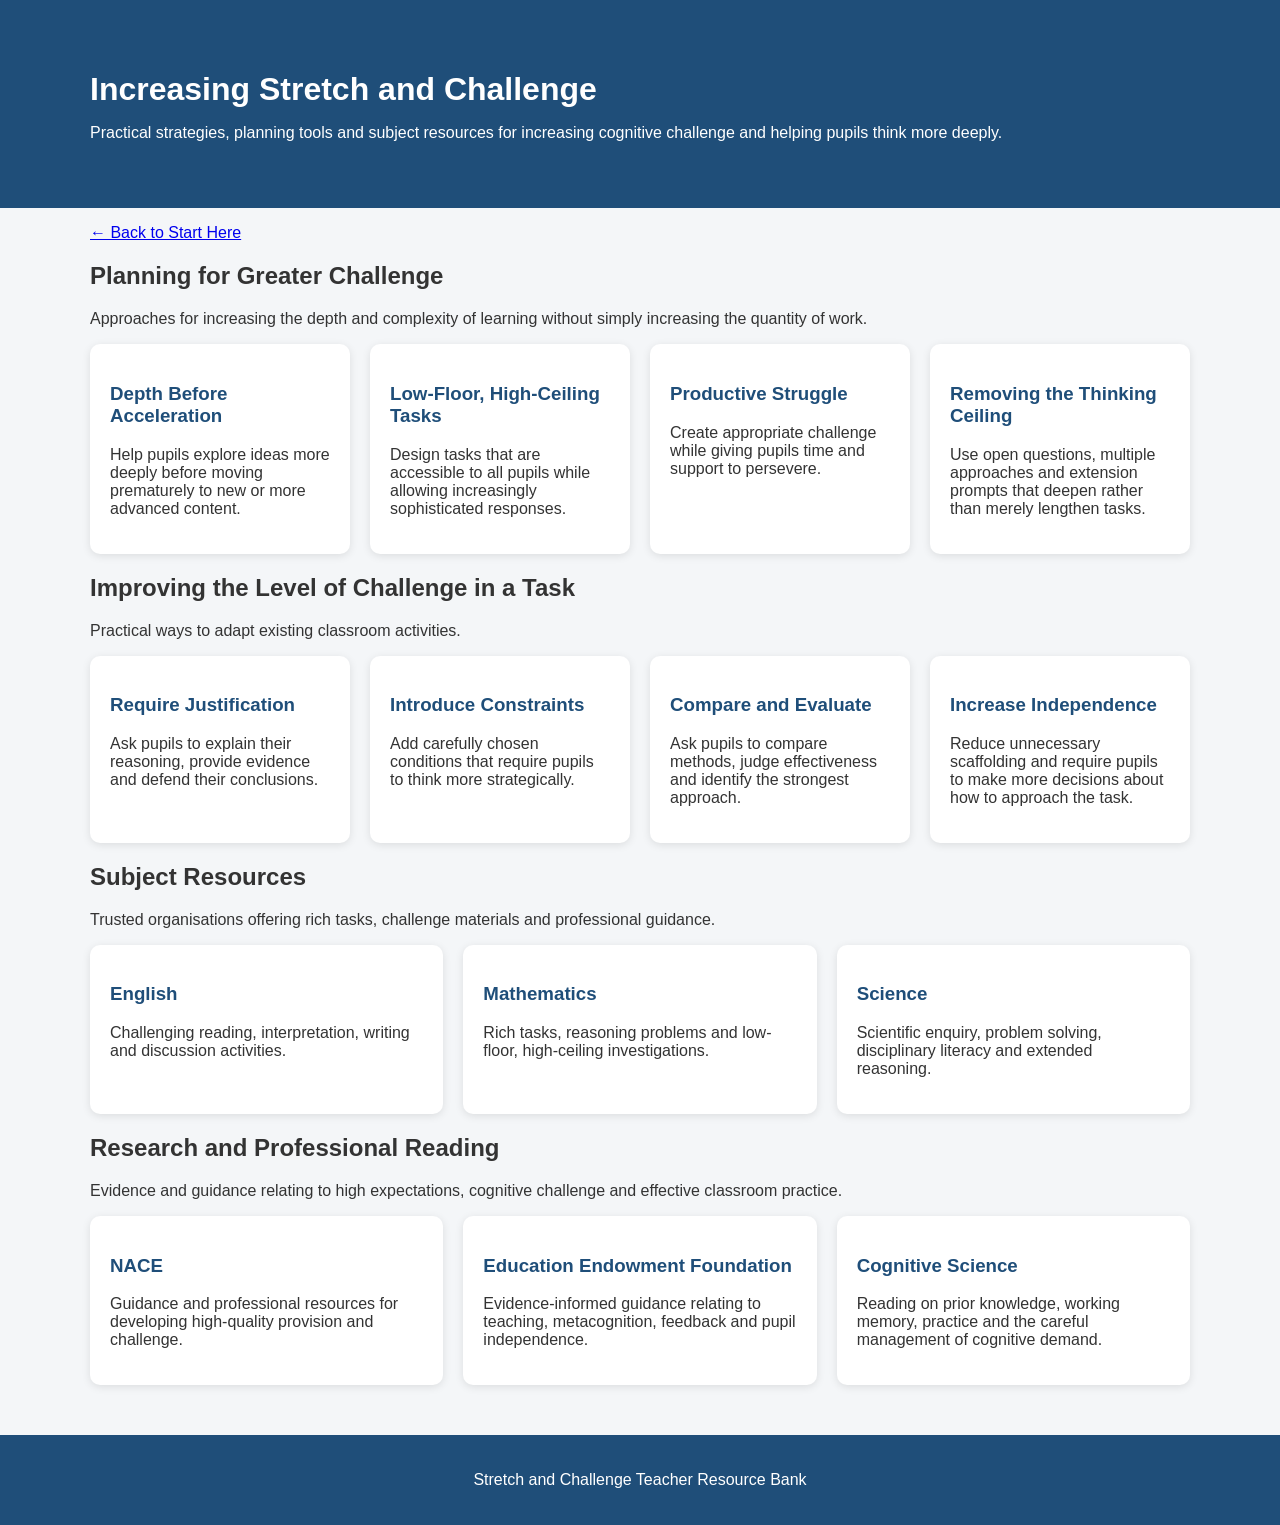
==== challenge.html @ 8be36c3d "Create stretch and challenge page" ====
<!DOCTYPE html>
<html lang="en">
<head>
    <meta charset="UTF-8">

    <meta
        name="viewport"
        content="width=device-width, initial-scale=1.0"
    >

    <title>Increasing Stretch and Challenge</title>

    <link rel="stylesheet" href="style.css">
</head>

<body>

    <header class="site-header">
        <div class="container">
            <h1>Increasing Stretch and Challenge</h1>

            <p>
                Practical strategies, planning tools and subject resources
                for increasing cognitive challenge and helping pupils think
                more deeply.
            </p>
        </div>
    </header>

    <main class="container">

        <p class="back-link">
            <a href="index.html">← Back to Start Here</a>
        </p>

        <section class="content-section">
            <h2>Planning for Greater Challenge</h2>

            <p>
                Approaches for increasing the depth and complexity of
                learning without simply increasing the quantity of work.
            </p>

            <div class="resource-grid">

                <article class="resource-card">
                    <h3>Depth Before Acceleration</h3>

                    <p>
                        Help pupils explore ideas more deeply before moving
                        prematurely to new or more advanced content.
                    </p>
                </article>

                <article class="resource-card">
                    <h3>Low-Floor, High-Ceiling Tasks</h3>

                    <p>
                        Design tasks that are accessible to all pupils while
                        allowing increasingly sophisticated responses.
                    </p>
                </article>

                <article class="resource-card">
                    <h3>Productive Struggle</h3>

                    <p>
                        Create appropriate challenge while giving pupils time
                        and support to persevere.
                    </p>
                </article>

                <article class="resource-card">
                    <h3>Removing the Thinking Ceiling</h3>

                    <p>
                        Use open questions, multiple approaches and extension
                        prompts that deepen rather than merely lengthen tasks.
                    </p>
                </article>

            </div>
        </section>

        <section class="content-section">
            <h2>Improving the Level of Challenge in a Task</h2>

            <p>
                Practical ways to adapt existing classroom activities.
            </p>

            <div class="resource-grid">

                <article class="resource-card">
                    <h3>Require Justification</h3>

                    <p>
                        Ask pupils to explain their reasoning, provide evidence
                        and defend their conclusions.
                    </p>
                </article>

                <article class="resource-card">
                    <h3>Introduce Constraints</h3>

                    <p>
                        Add carefully chosen conditions that require pupils to
                        think more strategically.
                    </p>
                </article>

                <article class="resource-card">
                    <h3>Compare and Evaluate</h3>

                    <p>
                        Ask pupils to compare methods, judge effectiveness and
                        identify the strongest approach.
                    </p>
                </article>

                <article class="resource-card">
                    <h3>Increase Independence</h3>

                    <p>
                        Reduce unnecessary scaffolding and require pupils to
                        make more decisions about how to approach the task.
                    </p>
                </article>

            </div>
        </section>

        <section class="content-section">
            <h2>Subject Resources</h2>

            <p>
                Trusted organisations offering rich tasks, challenge materials
                and professional guidance.
            </p>

            <div class="resource-grid">

                <article class="resource-card">
                    <h3>English</h3>

                    <p>
                        Challenging reading, interpretation, writing and
                        discussion activities.
                    </p>
                </article>

                <article class="resource-card">
                    <h3>Mathematics</h3>

                    <p>
                        Rich tasks, reasoning problems and low-floor,
                        high-ceiling investigations.
                    </p>
                </article>

                <article class="resource-card">
                    <h3>Science</h3>

                    <p>
                        Scientific enquiry, problem solving, disciplinary
                        literacy and extended reasoning.
                    </p>
                </article>

            </div>
        </section>

        <section class="content-section">
            <h2>Research and Professional Reading</h2>

            <p>
                Evidence and guidance relating to high expectations,
                cognitive challenge and effective classroom practice.
            </p>

            <div class="resource-grid">

                <article class="resource-card">
                    <h3>NACE</h3>

                    <p>
                        Guidance and professional resources for developing
                        high-quality provision and challenge.
                    </p>
                </article>

                <article class="resource-card">
                    <h3>Education Endowment Foundation</h3>

                    <p>
                        Evidence-informed guidance relating to teaching,
                        metacognition, feedback and pupil independence.
                    </p>
                </article>

                <article class="resource-card">
                    <h3>Cognitive Science</h3>

                    <p>
                        Reading on prior knowledge, working memory, practice
                        and the careful management of cognitive demand.
                    </p>
                </article>

            </div>
        </section>

    </main>

    <footer class="site-footer">
        <p>Stretch and Challenge Teacher Resource Bank</p>
    </footer>

</body>
</html>
---- style.css ----
/* Reset some default spacing */

body {
    margin: 0;
    font-family: Arial, Helvetica, sans-serif;
    background-color: #f4f6f8;
    color: #333333;
}

/* Main content width */

.container {
    width: 90%;
    max-width: 1100px;
    margin: auto;
}

/* Header */

.site-header {
    background-color: #1f4e79;
    color: white;
    padding: 50px 0;
}

.site-header h1 {
    margin-bottom: 10px;
}

/* Introduction */

.introduction {
    margin: 40px 0;
}

/* Cards */

.resource-grid {
    display: grid;
    grid-template-columns: repeat(auto-fit, minmax(250px, 1fr));
    gap: 20px;
}

.resource-card {
    background: white;
    border-radius: 10px;
    padding: 20px;
    text-decoration: none;
    color: #333333;
    box-shadow: 0 2px 8px rgba(0,0,0,0.1);
    transition: 0.3s;
}

.resource-card:hover {
    transform: translateY(-5px);
    box-shadow: 0 8px 16px rgba(0,0,0,0.2);
}

.resource-card h3 {
    color: #1f4e79;
}

/* Footer */

.site-footer {
    margin-top: 50px;
    background-color: #1f4e79;
    color: white;
    text-align: center;
    padding: 20px;
}.featured-resource {
    grid-column: 1 / -1;
}

.resource-label {
    display: inline-block;
    margin-top: 0;
    padding: 5px 10px;
    border-radius: 20px;
    background-color: #e7f0f8;
    color: #1f4e79;
    font-size: 0.85rem;
    font-weight: bold;
}

.resource-card h4 {
    margin-bottom: 5px;
    color: #1f4e79;
}

.taxonomy-levels {
    padding-left: 22px;
}

.taxonomy-levels li {
    margin-bottom: 8px;
}

.resource-links {
    display: flex;
    flex-wrap: wrap;
    gap: 12px;
    margin-top: 20px;
}

.resource-links a {
    display: inline-block;
    padding: 10px 14px;
    border-radius: 6px;
    background-color: #1f4e79;
    color: white;
    font-weight: bold;
    text-decoration: none;
}

.resource-links a:hover,
.resource-links a:focus {
    background-color: #163a5c;
    text-decoration: underline;
}.featured-resource {
    grid-column: 1 / -1;
}

.resource-label {
    display: inline-block;
    margin-top: 0;
    padding: 5px 10px;
    border-radius: 20px;
    background-color: #e7f0f8;
    color: #1f4e79;
    font-size: 0.85rem;
    font-weight: bold;
}

.resource-card h4 {
    margin-bottom: 5px;
    color: #1f4e79;
}

.taxonomy-levels {
    padding-left: 22px;
}

.taxonomy-levels li {
    margin-bottom: 8px;
}

.resource-links {
    display: flex;
    flex-wrap: wrap;
    gap: 12px;
    margin-top: 20px;
}

.resource-links a {
    display: inline-block;
    padding: 10px 14px;
    border-radius: 6px;
    background-color: #1f4e79;
    color: white;
    font-weight: bold;
    text-decoration: none;
}

.resource-links a:hover {
    background-color: #163a5c;
}.question-stems {
    padding: 15px 20px;
    background-color: #f4f6f8;
    border-left: 4px solid #1f4e79;
    border-radius: 6px;
}

.question-stems p {
    margin: 8px 0;
}.resource-title {
    display: flex;
    align-items: center;
    gap: 12px;
}

.resource-title h3 {
    margin: 0;
}

.resource-icon {
    width: 42px;
    height: 42px;
    padding: 8px;
    color: #1f4e79;
    background-color: #e7f0f8;
    border-radius: 10px;
    flex-shrink: 0;
}
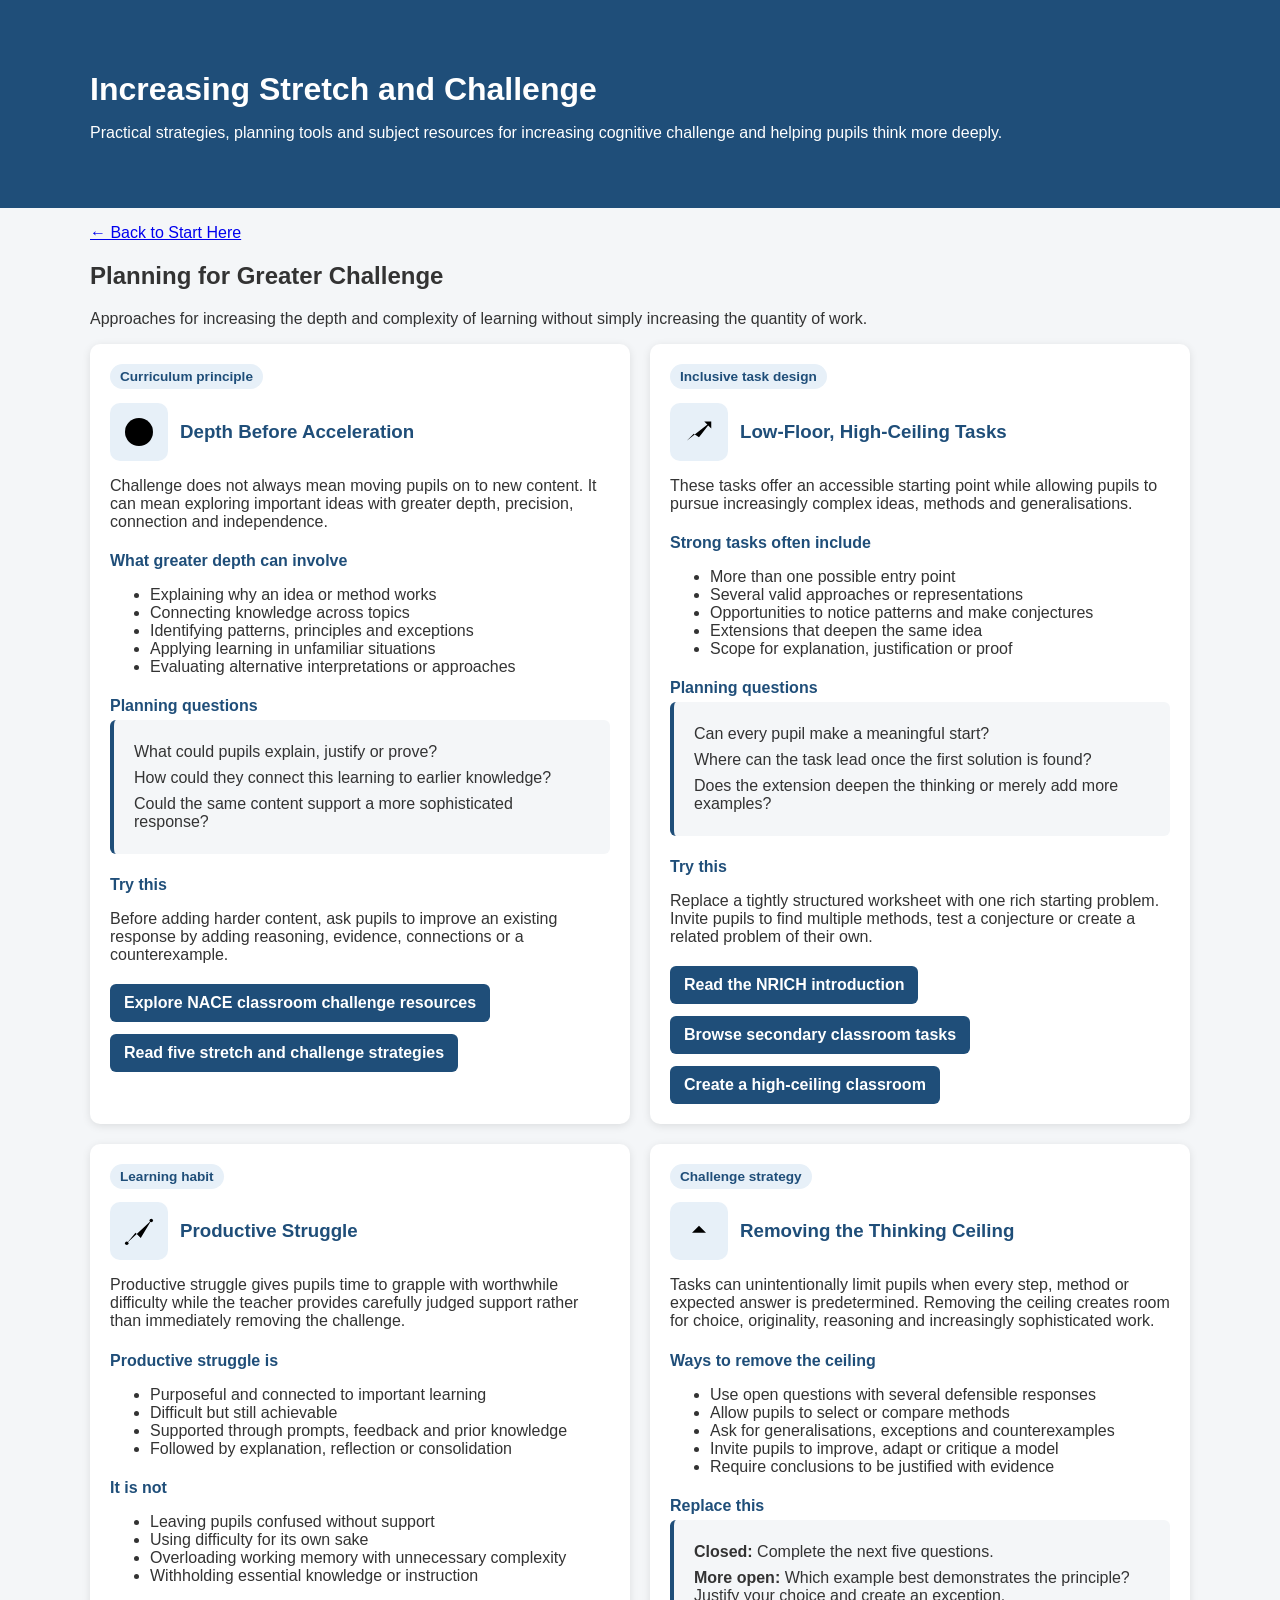
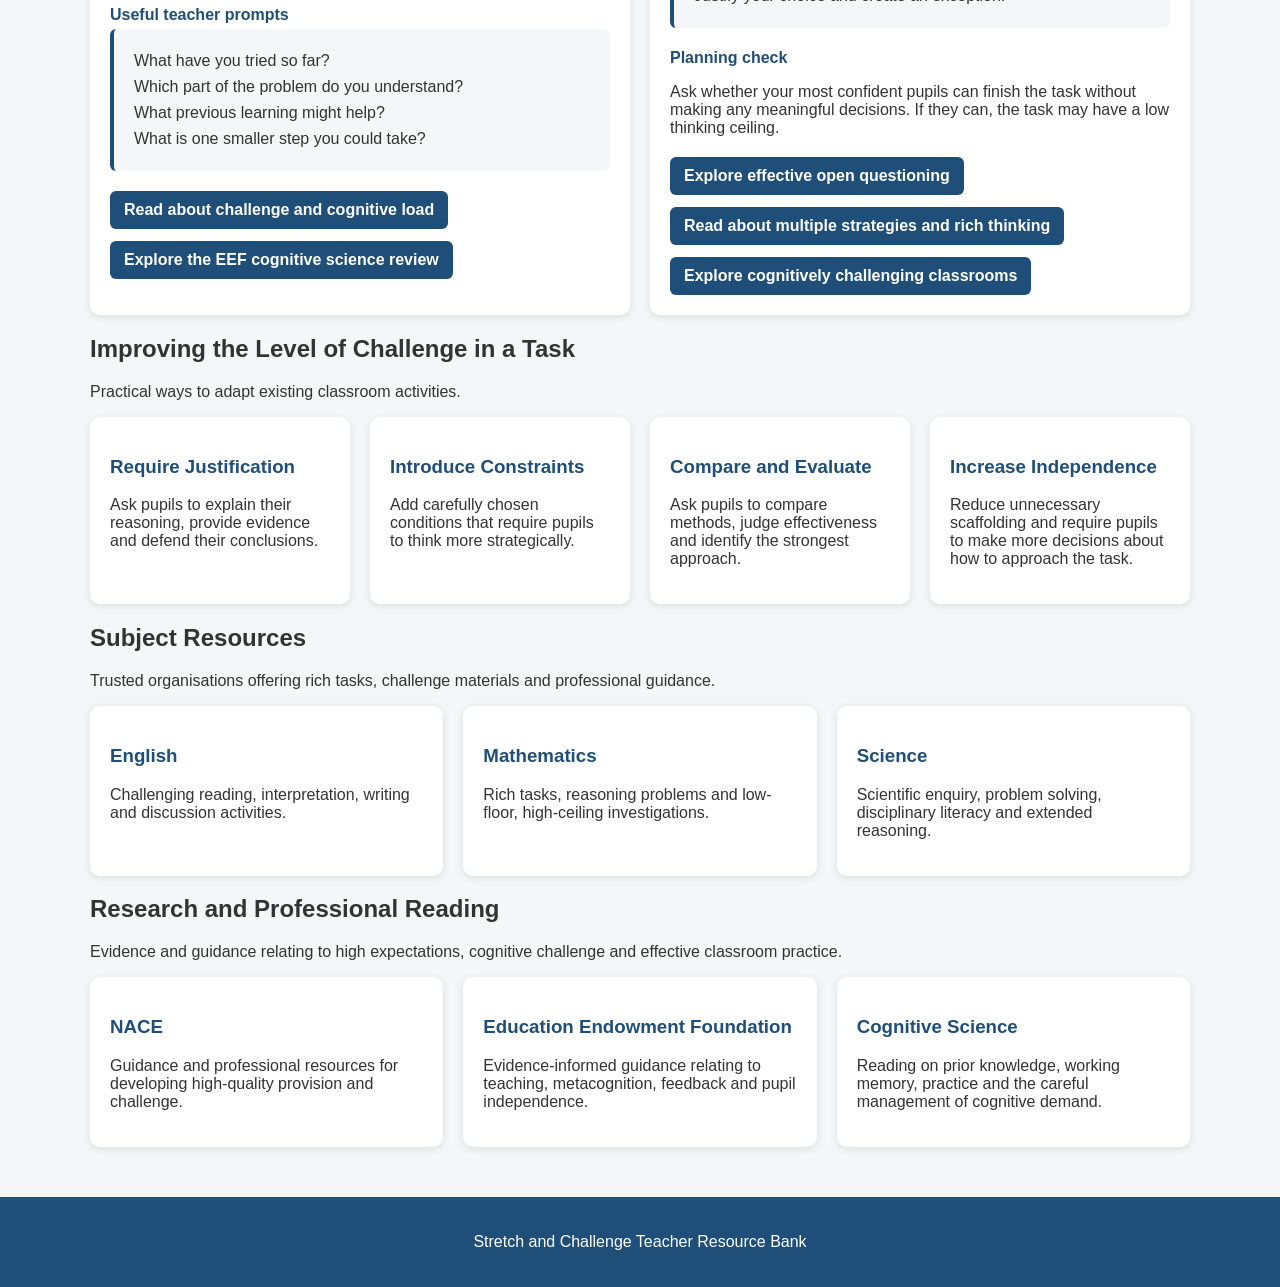
==== commit 3fdc4a4d: "Expand planning for greater challenge resources" ====
--- a/challenge.html
+++ b/challenge.html
@@ -41,43 +41,328 @@
                 learning without simply increasing the quantity of work.
             </p>
 
-            <div class="resource-grid">
-
-                <article class="resource-card">
-                    <h3>Depth Before Acceleration</h3>
-
-                    <p>
-                        Help pupils explore ideas more deeply before moving
-                        prematurely to new or more advanced content.
-                    </p>
-                </article>
-
-                <article class="resource-card">
-                    <h3>Low-Floor, High-Ceiling Tasks</h3>
-
-                    <p>
-                        Design tasks that are accessible to all pupils while
-                        allowing increasingly sophisticated responses.
-                    </p>
-                </article>
-
-                <article class="resource-card">
-                    <h3>Productive Struggle</h3>
-
-                    <p>
-                        Create appropriate challenge while giving pupils time
-                        and support to persevere.
-                    </p>
-                </article>
-
-                <article class="resource-card">
-                    <h3>Removing the Thinking Ceiling</h3>
-
-                    <p>
-                        Use open questions, multiple approaches and extension
-                        prompts that deepen rather than merely lengthen tasks.
-                    </p>
-                </article>
+            <div class="resource-grid two-column-grid">
+
+                <article class="resource-card">
+
+    <p class="resource-label">Curriculum principle</p>
+
+    <div class="resource-title">
+
+        <svg
+            class="resource-icon"
+            viewBox="0 0 24 24"
+            role="img"
+            aria-label="Depth before acceleration icon"
+            xmlns="http://www.w3.org/2000/svg"
+        >
+            <circle cx="12" cy="12" r="8"></circle>
+            <path d="M12 5v14"></path>
+            <path d="M8 15l4 4 4-4"></path>
+        </svg>
+
+        <h3>Depth Before Acceleration</h3>
+
+    </div>
+
+    <p>
+        Challenge does not always mean moving pupils on to new content.
+        It can mean exploring important ideas with greater depth, precision,
+        connection and independence.
+    </p>
+
+    <h4>What greater depth can involve</h4>
+
+    <ul>
+        <li>Explaining why an idea or method works</li>
+        <li>Connecting knowledge across topics</li>
+        <li>Identifying patterns, principles and exceptions</li>
+        <li>Applying learning in unfamiliar situations</li>
+        <li>Evaluating alternative interpretations or approaches</li>
+    </ul>
+
+    <h4>Planning questions</h4>
+
+    <div class="question-stems">
+        <p>What could pupils explain, justify or prove?</p>
+        <p>How could they connect this learning to earlier knowledge?</p>
+        <p>Could the same content support a more sophisticated response?</p>
+    </div>
+
+    <h4>Try this</h4>
+
+    <p>
+        Before adding harder content, ask pupils to improve an existing
+        response by adding reasoning, evidence, connections or a counterexample.
+    </p>
+
+    <div class="resource-links">
+
+        <a
+            href="https://www.nace.co.uk/page/challenge-classroom"
+            target="_blank"
+            rel="noopener"
+        >
+            Explore NACE classroom challenge resources
+        </a>
+
+        <a
+            href="https://www.nace.co.uk/blogpost/1761881/334589/5-key-strategies-for-stretch-and-challenge"
+            target="_blank"
+            rel="noopener"
+        >
+            Read five stretch and challenge strategies
+        </a>
+
+    </div>
+
+</article>
+
+                <article class="resource-card">
+
+    <p class="resource-label">Inclusive task design</p>
+
+    <div class="resource-title">
+
+        <svg
+            class="resource-icon"
+            viewBox="0 0 24 24"
+            role="img"
+            aria-label="Low-floor, high-ceiling task icon"
+            xmlns="http://www.w3.org/2000/svg"
+        >
+            <path d="M4 19h16"></path>
+            <path d="M5 17l4-4 3 2 7-9"></path>
+            <path d="M15 6h4v4"></path>
+        </svg>
+
+        <h3>Low-Floor, High-Ceiling Tasks</h3>
+
+    </div>
+
+    <p>
+        These tasks offer an accessible starting point while allowing pupils
+        to pursue increasingly complex ideas, methods and generalisations.
+    </p>
+
+    <h4>Strong tasks often include</h4>
+
+    <ul>
+        <li>More than one possible entry point</li>
+        <li>Several valid approaches or representations</li>
+        <li>Opportunities to notice patterns and make conjectures</li>
+        <li>Extensions that deepen the same idea</li>
+        <li>Scope for explanation, justification or proof</li>
+    </ul>
+
+    <h4>Planning questions</h4>
+
+    <div class="question-stems">
+        <p>Can every pupil make a meaningful start?</p>
+        <p>Where can the task lead once the first solution is found?</p>
+        <p>Does the extension deepen the thinking or merely add more examples?</p>
+    </div>
+
+    <h4>Try this</h4>
+
+    <p>
+        Replace a tightly structured worksheet with one rich starting problem.
+        Invite pupils to find multiple methods, test a conjecture or create a
+        related problem of their own.
+    </p>
+
+    <div class="resource-links">
+
+        <a
+            href="https://nrich.maths.org/articles/low-threshold-high-ceiling-introduction"
+            target="_blank"
+            rel="noopener"
+        >
+            Read the NRICH introduction
+        </a>
+
+        <a
+            href="https://nrich.maths.org/lthc-secondary-classrooms"
+            target="_blank"
+            rel="noopener"
+        >
+            Browse secondary classroom tasks
+        </a>
+
+        <a
+            href="https://nrich.maths.org/articles/creating-low-threshold-high-ceiling-classroom"
+            target="_blank"
+            rel="noopener"
+        >
+            Create a high-ceiling classroom
+        </a>
+
+    </div>
+
+</article>
+
+                <article class="resource-card">
+
+    <p class="resource-label">Learning habit</p>
+
+    <div class="resource-title">
+
+        <svg
+            class="resource-icon"
+            viewBox="0 0 24 24"
+            role="img"
+            aria-label="Productive struggle icon"
+            xmlns="http://www.w3.org/2000/svg"
+        >
+            <path d="M5 19l5-6 3 3 6-10"></path>
+            <circle cx="5" cy="19" r="1"></circle>
+            <circle cx="19" cy="6" r="1"></circle>
+        </svg>
+
+        <h3>Productive Struggle</h3>
+
+    </div>
+
+    <p>
+        Productive struggle gives pupils time to grapple with worthwhile
+        difficulty while the teacher provides carefully judged support rather
+        than immediately removing the challenge.
+    </p>
+
+    <h4>Productive struggle is</h4>
+
+    <ul>
+        <li>Purposeful and connected to important learning</li>
+        <li>Difficult but still achievable</li>
+        <li>Supported through prompts, feedback and prior knowledge</li>
+        <li>Followed by explanation, reflection or consolidation</li>
+    </ul>
+
+    <h4>It is not</h4>
+
+    <ul>
+        <li>Leaving pupils confused without support</li>
+        <li>Using difficulty for its own sake</li>
+        <li>Overloading working memory with unnecessary complexity</li>
+        <li>Withholding essential knowledge or instruction</li>
+    </ul>
+
+    <h4>Useful teacher prompts</h4>
+
+    <div class="question-stems">
+        <p>What have you tried so far?</p>
+        <p>Which part of the problem do you understand?</p>
+        <p>What previous learning might help?</p>
+        <p>What is one smaller step you could take?</p>
+    </div>
+
+    <div class="resource-links">
+
+        <a
+            href="https://educationendowmentfoundation.org.uk/news/eef-blog-rising-to-the-challenge-working-with-intrinsic-load"
+            target="_blank"
+            rel="noopener"
+        >
+            Read about challenge and cognitive load
+        </a>
+
+        <a
+            href="https://educationendowmentfoundation.org.uk/education-evidence/evidence-reviews/cognitive-science-approaches-in-the-classroom"
+            target="_blank"
+            rel="noopener"
+        >
+            Explore the EEF cognitive science review
+        </a>
+
+    </div>
+
+</article>
+
+                <article class="resource-card">
+
+    <p class="resource-label">Challenge strategy</p>
+
+    <div class="resource-title">
+
+        <svg
+            class="resource-icon"
+            viewBox="0 0 24 24"
+            role="img"
+            aria-label="Removing the thinking ceiling icon"
+            xmlns="http://www.w3.org/2000/svg"
+        >
+            <path d="M4 7h16"></path>
+            <path d="M12 18V9"></path>
+            <path d="M8 13l4-4 4 4"></path>
+        </svg>
+
+        <h3>Removing the Thinking Ceiling</h3>
+
+    </div>
+
+    <p>
+        Tasks can unintentionally limit pupils when every step, method or
+        expected answer is predetermined. Removing the ceiling creates room
+        for choice, originality, reasoning and increasingly sophisticated work.
+    </p>
+
+    <h4>Ways to remove the ceiling</h4>
+
+    <ul>
+        <li>Use open questions with several defensible responses</li>
+        <li>Allow pupils to select or compare methods</li>
+        <li>Ask for generalisations, exceptions and counterexamples</li>
+        <li>Invite pupils to improve, adapt or critique a model</li>
+        <li>Require conclusions to be justified with evidence</li>
+    </ul>
+
+    <h4>Replace this</h4>
+
+    <div class="question-stems">
+        <p><strong>Closed:</strong> Complete the next five questions.</p>
+        <p>
+            <strong>More open:</strong> Which example best demonstrates the
+            principle? Justify your choice and create an exception.
+        </p>
+    </div>
+
+    <h4>Planning check</h4>
+
+    <p>
+        Ask whether your most confident pupils can finish the task without
+        making any meaningful decisions. If they can, the task may have a low
+        thinking ceiling.
+    </p>
+
+    <div class="resource-links">
+
+        <a
+            href="https://cambridge-community.org.uk/professional-development/gsweq/index.html"
+            target="_blank"
+            rel="noopener"
+        >
+            Explore effective open questioning
+        </a>
+
+        <a
+            href="https://nrich.maths.org/what-we-do-and-why-we-do-it"
+            target="_blank"
+            rel="noopener"
+        >
+            Read about multiple strategies and rich thinking
+        </a>
+
+        <a
+            href="https://www.nace.co.uk/page/cognitive-challenge"
+            target="_blank"
+            rel="noopener"
+        >
+            Explore cognitively challenging classrooms
+        </a>
+
+    </div>
+
+</article>
 
             </div>
         </section>
--- a/style.css
+++ b/style.css
@@ -191,4 +191,12 @@
     background-color: #e7f0f8;
     border-radius: 10px;
     flex-shrink: 0;
+}.two-column-grid {
+    grid-template-columns: repeat(2, minmax(0, 1fr));
+}
+
+@media (max-width: 800px) {
+    .two-column-grid {
+        grid-template-columns: 1fr;
+    }
 }
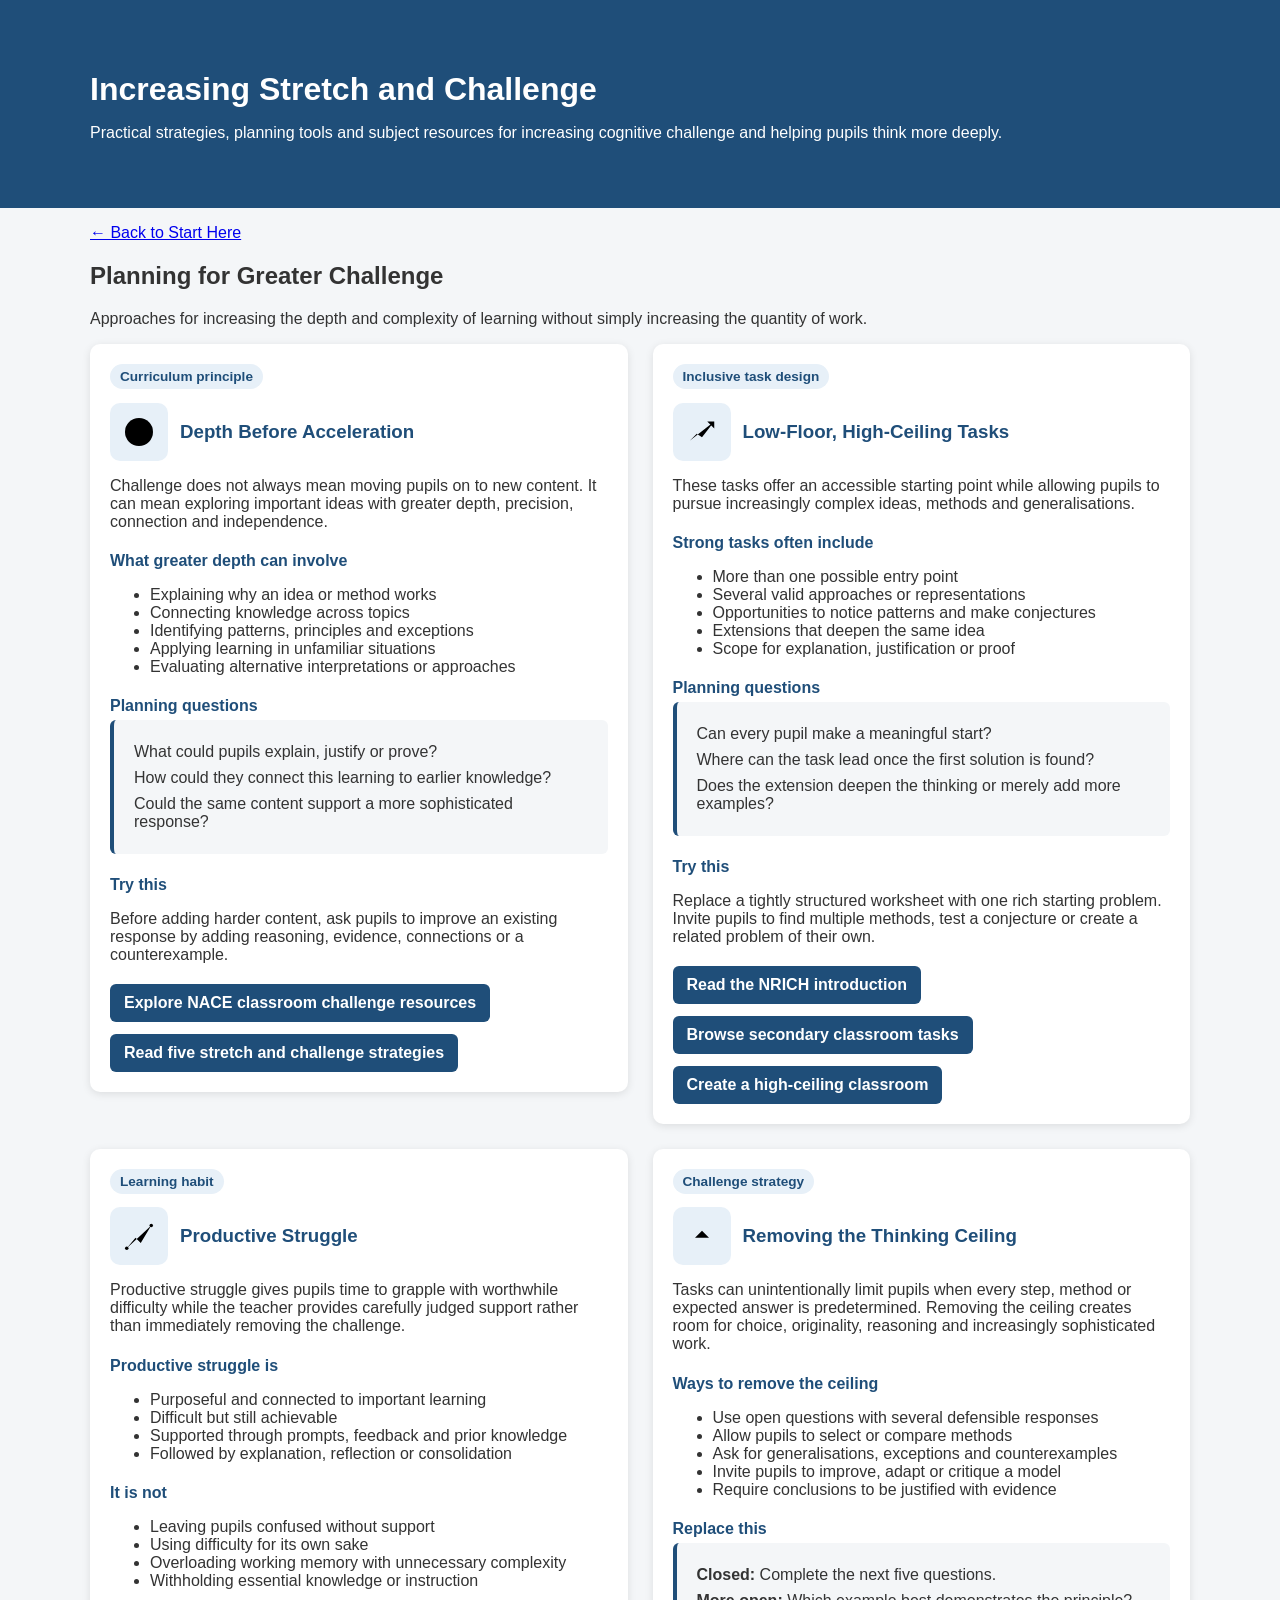
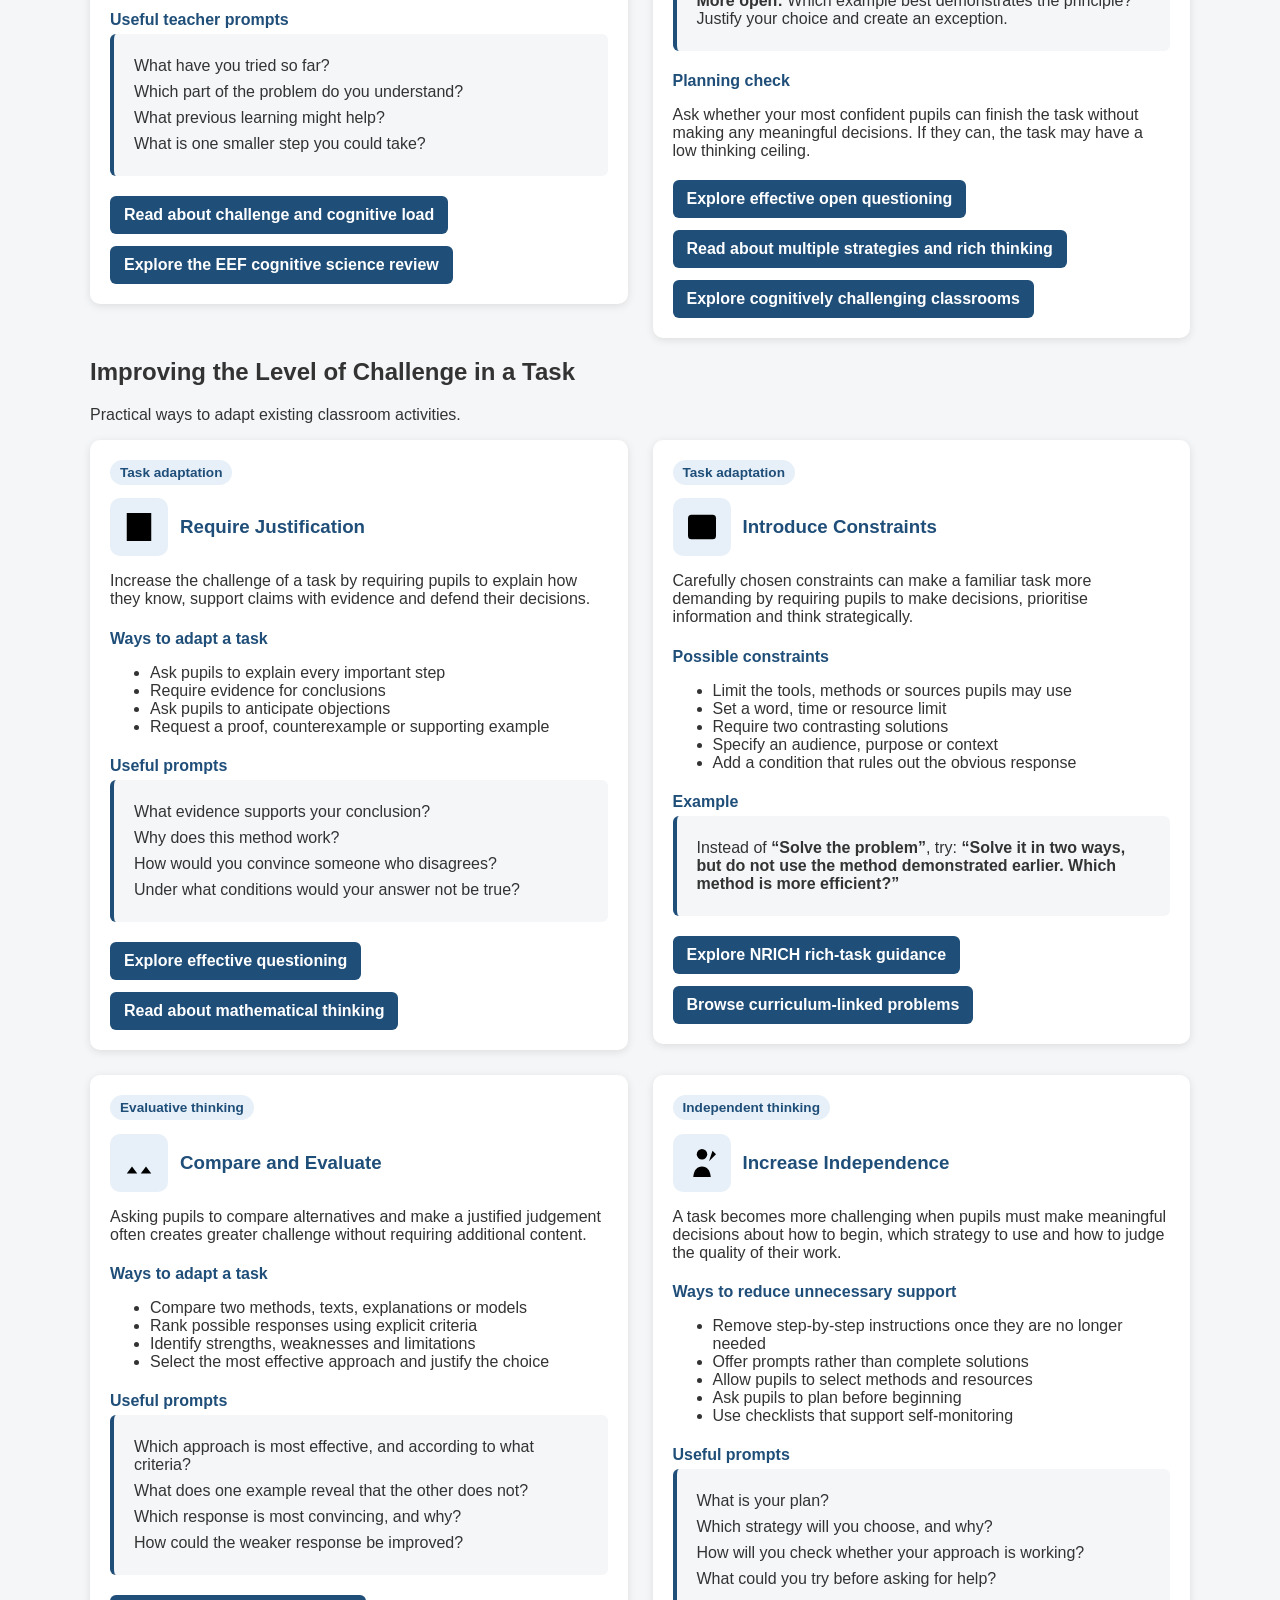
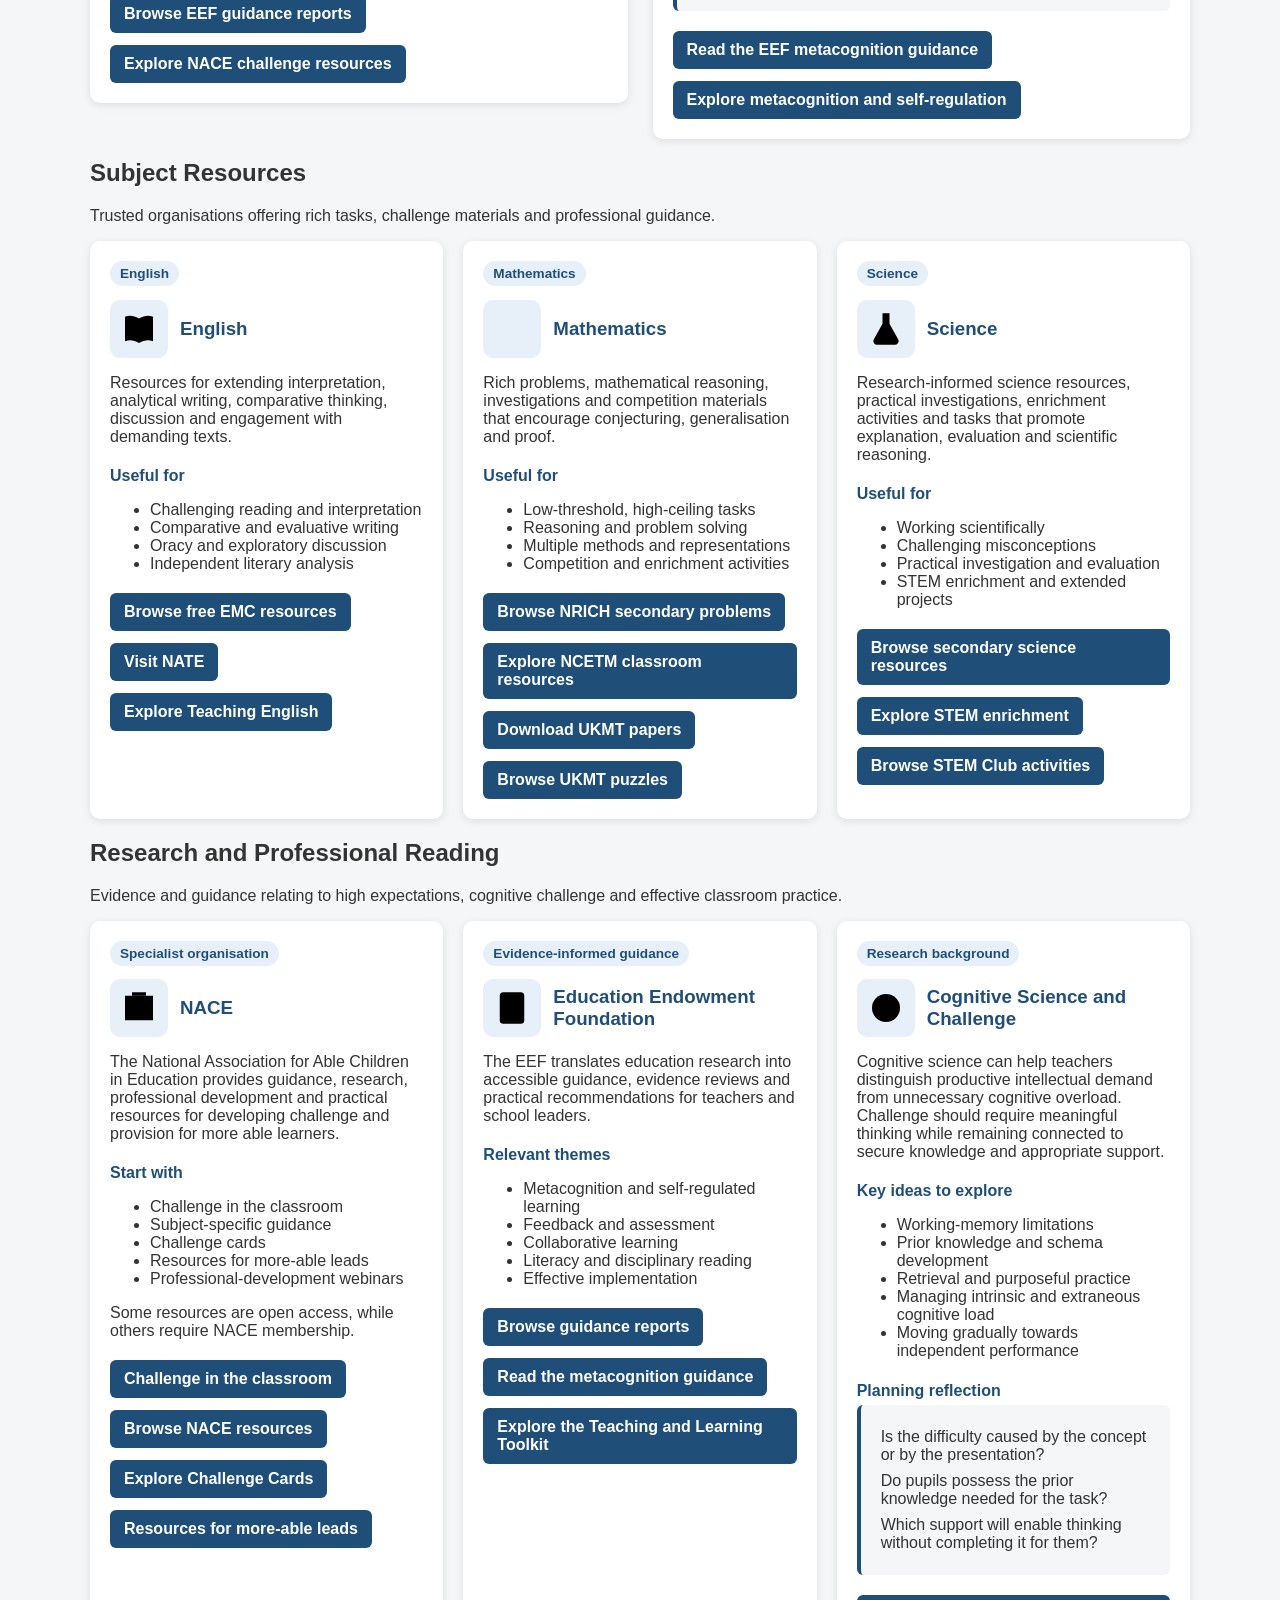
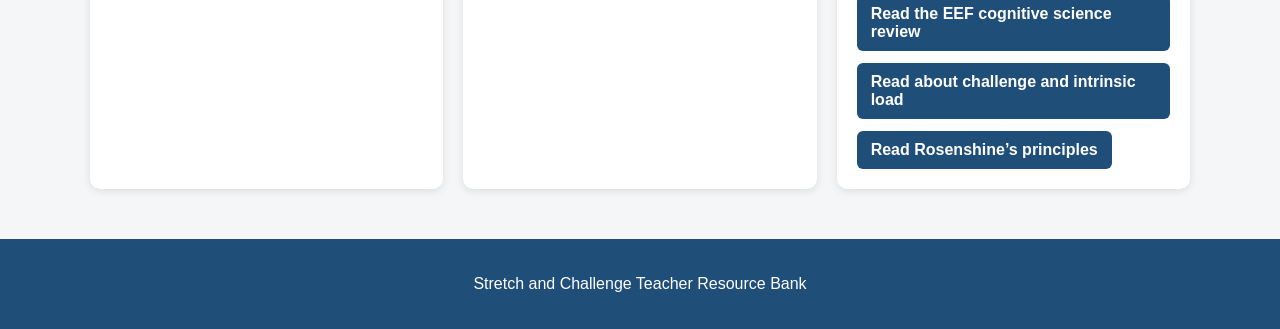
==== commit df6b65a5: "Update bottom part of Increase challenge page with links" ====
--- a/challenge.html
+++ b/challenge.html
@@ -374,45 +374,285 @@
                 Practical ways to adapt existing classroom activities.
             </p>
 
-            <div class="resource-grid">
-
-                <article class="resource-card">
-                    <h3>Require Justification</h3>
-
-                    <p>
-                        Ask pupils to explain their reasoning, provide evidence
-                        and defend their conclusions.
-                    </p>
-                </article>
-
-                <article class="resource-card">
-                    <h3>Introduce Constraints</h3>
-
-                    <p>
-                        Add carefully chosen conditions that require pupils to
-                        think more strategically.
-                    </p>
-                </article>
-
-                <article class="resource-card">
-                    <h3>Compare and Evaluate</h3>
-
-                    <p>
-                        Ask pupils to compare methods, judge effectiveness and
-                        identify the strongest approach.
-                    </p>
-                </article>
-
-                <article class="resource-card">
-                    <h3>Increase Independence</h3>
-
-                    <p>
-                        Reduce unnecessary scaffolding and require pupils to
-                        make more decisions about how to approach the task.
-                    </p>
-                </article>
-
-            </div>
+            <div class="resource-grid two-column-grid">
+
+    <article class="resource-card">
+
+        <p class="resource-label">Task adaptation</p>
+
+        <div class="resource-title">
+
+            <svg
+                class="resource-icon"
+                viewBox="0 0 24 24"
+                role="img"
+                aria-label="Justification icon"
+                xmlns="http://www.w3.org/2000/svg"
+            >
+                <path d="M5 4h14v16H5z"></path>
+                <path d="M8 8h8M8 12h8M8 16h5"></path>
+            </svg>
+
+            <h3>Require Justification</h3>
+
+        </div>
+
+        <p>
+            Increase the challenge of a task by requiring pupils to explain
+            how they know, support claims with evidence and defend their
+            decisions.
+        </p>
+
+        <h4>Ways to adapt a task</h4>
+
+        <ul>
+            <li>Ask pupils to explain every important step</li>
+            <li>Require evidence for conclusions</li>
+            <li>Ask pupils to anticipate objections</li>
+            <li>Request a proof, counterexample or supporting example</li>
+        </ul>
+
+        <h4>Useful prompts</h4>
+
+        <div class="question-stems">
+            <p>What evidence supports your conclusion?</p>
+            <p>Why does this method work?</p>
+            <p>How would you convince someone who disagrees?</p>
+            <p>Under what conditions would your answer not be true?</p>
+        </div>
+
+        <div class="resource-links">
+
+            <a
+                href="https://cambridge-community.org.uk/professional-development/gsweq/index.html"
+                target="_blank"
+                rel="noopener"
+            >
+                Explore effective questioning
+            </a>
+
+            <a
+                href="https://www.ncetm.org.uk/features/the-five-big-ideas-at-secondary-mathematical-thinking/"
+                target="_blank"
+                rel="noopener"
+            >
+                Read about mathematical thinking
+            </a>
+
+        </div>
+
+    </article>
+
+
+    <article class="resource-card">
+
+        <p class="resource-label">Task adaptation</p>
+
+        <div class="resource-title">
+
+            <svg
+                class="resource-icon"
+                viewBox="0 0 24 24"
+                role="img"
+                aria-label="Constraints icon"
+                xmlns="http://www.w3.org/2000/svg"
+            >
+                <rect x="4" y="5" width="16" height="14" rx="2"></rect>
+                <path d="M9 5v14M15 5v14"></path>
+            </svg>
+
+            <h3>Introduce Constraints</h3>
+
+        </div>
+
+        <p>
+            Carefully chosen constraints can make a familiar task more
+            demanding by requiring pupils to make decisions, prioritise
+            information and think strategically.
+        </p>
+
+        <h4>Possible constraints</h4>
+
+        <ul>
+            <li>Limit the tools, methods or sources pupils may use</li>
+            <li>Set a word, time or resource limit</li>
+            <li>Require two contrasting solutions</li>
+            <li>Specify an audience, purpose or context</li>
+            <li>Add a condition that rules out the obvious response</li>
+        </ul>
+
+        <h4>Example</h4>
+
+        <div class="question-stems">
+            <p>
+                Instead of <strong>“Solve the problem”</strong>, try:
+                <strong>“Solve it in two ways, but do not use the method
+                demonstrated earlier. Which method is more efficient?”</strong>
+            </p>
+        </div>
+
+        <div class="resource-links">
+
+            <a
+                href="https://nrich.maths.org/articles-rich-tasks"
+                target="_blank"
+                rel="noopener"
+            >
+                Explore NRICH rich-task guidance
+            </a>
+
+            <a
+                href="https://nrich.maths.org/curriculum-linked-problems-secondary-teachers"
+                target="_blank"
+                rel="noopener"
+            >
+                Browse curriculum-linked problems
+            </a>
+
+        </div>
+
+    </article>
+
+
+    <article class="resource-card">
+
+        <p class="resource-label">Evaluative thinking</p>
+
+        <div class="resource-title">
+
+            <svg
+                class="resource-icon"
+                viewBox="0 0 24 24"
+                role="img"
+                aria-label="Compare and evaluate icon"
+                xmlns="http://www.w3.org/2000/svg"
+            >
+                <path d="M4 7h7M13 7h7"></path>
+                <path d="M7.5 4v6M16.5 4v6"></path>
+                <path d="M5 18l3-4 3 4M13 18l3-4 3 4"></path>
+            </svg>
+
+            <h3>Compare and Evaluate</h3>
+
+        </div>
+
+        <p>
+            Asking pupils to compare alternatives and make a justified
+            judgement often creates greater challenge without requiring
+            additional content.
+        </p>
+
+        <h4>Ways to adapt a task</h4>
+
+        <ul>
+            <li>Compare two methods, texts, explanations or models</li>
+            <li>Rank possible responses using explicit criteria</li>
+            <li>Identify strengths, weaknesses and limitations</li>
+            <li>Select the most effective approach and justify the choice</li>
+        </ul>
+
+        <h4>Useful prompts</h4>
+
+        <div class="question-stems">
+            <p>Which approach is most effective, and according to what criteria?</p>
+            <p>What does one example reveal that the other does not?</p>
+            <p>Which response is most convincing, and why?</p>
+            <p>How could the weaker response be improved?</p>
+        </div>
+
+        <div class="resource-links">
+
+            <a
+                href="https://educationendowmentfoundation.org.uk/education-evidence/guidance-reports"
+                target="_blank"
+                rel="noopener"
+            >
+                Browse EEF guidance reports
+            </a>
+
+            <a
+                href="https://www.nace.co.uk/page/challenge-classroom"
+                target="_blank"
+                rel="noopener"
+            >
+                Explore NACE challenge resources
+            </a>
+
+        </div>
+
+    </article>
+
+
+    <article class="resource-card">
+
+        <p class="resource-label">Independent thinking</p>
+
+        <div class="resource-title">
+
+            <svg
+                class="resource-icon"
+                viewBox="0 0 24 24"
+                role="img"
+                aria-label="Independence icon"
+                xmlns="http://www.w3.org/2000/svg"
+            >
+                <circle cx="12" cy="7" r="3"></circle>
+                <path d="M7 20c.4-4 2.1-6 5-6s4.6 2 5 6"></path>
+                <path d="M18 5l2 2-4 4"></path>
+            </svg>
+
+            <h3>Increase Independence</h3>
+
+        </div>
+
+        <p>
+            A task becomes more challenging when pupils must make meaningful
+            decisions about how to begin, which strategy to use and how to
+            judge the quality of their work.
+        </p>
+
+        <h4>Ways to reduce unnecessary support</h4>
+
+        <ul>
+            <li>Remove step-by-step instructions once they are no longer needed</li>
+            <li>Offer prompts rather than complete solutions</li>
+            <li>Allow pupils to select methods and resources</li>
+            <li>Ask pupils to plan before beginning</li>
+            <li>Use checklists that support self-monitoring</li>
+        </ul>
+
+        <h4>Useful prompts</h4>
+
+        <div class="question-stems">
+            <p>What is your plan?</p>
+            <p>Which strategy will you choose, and why?</p>
+            <p>How will you check whether your approach is working?</p>
+            <p>What could you try before asking for help?</p>
+        </div>
+
+        <div class="resource-links">
+
+            <a
+                href="https://educationendowmentfoundation.org.uk/education-evidence/guidance-reports/metacognition"
+                target="_blank"
+                rel="noopener"
+            >
+                Read the EEF metacognition guidance
+            </a>
+
+            <a
+                href="https://educationendowmentfoundation.org.uk/education-evidence/teaching-learning-toolkit/metacognition-and-self-regulation"
+                target="_blank"
+                rel="noopener"
+            >
+                Explore metacognition and self-regulation
+            </a>
+
+        </div>
+
+    </article>
+
+</div>
         </section>
 
         <section class="content-section">
@@ -425,34 +665,218 @@
 
             <div class="resource-grid">
 
-                <article class="resource-card">
-                    <h3>English</h3>
-
-                    <p>
-                        Challenging reading, interpretation, writing and
-                        discussion activities.
-                    </p>
-                </article>
-
-                <article class="resource-card">
-                    <h3>Mathematics</h3>
-
-                    <p>
-                        Rich tasks, reasoning problems and low-floor,
-                        high-ceiling investigations.
-                    </p>
-                </article>
-
-                <article class="resource-card">
-                    <h3>Science</h3>
-
-                    <p>
-                        Scientific enquiry, problem solving, disciplinary
-                        literacy and extended reasoning.
-                    </p>
-                </article>
-
-            </div>
+    <article class="resource-card">
+
+        <p class="resource-label">English</p>
+
+        <div class="resource-title">
+
+            <svg
+                class="resource-icon"
+                viewBox="0 0 24 24"
+                role="img"
+                aria-label="English resources icon"
+                xmlns="http://www.w3.org/2000/svg"
+            >
+                <path d="M4 5c3-1 5-.5 8 1v14c-3-1.5-5-2-8-1z"></path>
+                <path d="M20 5c-3-1-5-.5-8 1v14c3-1.5 5-2 8-1z"></path>
+            </svg>
+
+            <h3>English</h3>
+
+        </div>
+
+        <p>
+            Resources for extending interpretation, analytical writing,
+            comparative thinking, discussion and engagement with demanding
+            texts.
+        </p>
+
+        <h4>Useful for</h4>
+
+        <ul>
+            <li>Challenging reading and interpretation</li>
+            <li>Comparative and evaluative writing</li>
+            <li>Oracy and exploratory discussion</li>
+            <li>Independent literary analysis</li>
+        </ul>
+
+        <div class="resource-links">
+
+            <a
+                href="https://www.englishandmedia.co.uk/all-products/emc-free/"
+                target="_blank"
+                rel="noopener"
+            >
+                Browse free EMC resources
+            </a>
+
+            <a
+                href="https://www.nate.org.uk/"
+                target="_blank"
+                rel="noopener"
+            >
+                Visit NATE
+            </a>
+
+            <a
+                href="https://www.nate.org.uk/teaching-english/"
+                target="_blank"
+                rel="noopener"
+            >
+                Explore Teaching English
+            </a>
+
+        </div>
+
+    </article>
+
+
+    <article class="resource-card">
+
+        <p class="resource-label">Mathematics</p>
+
+        <div class="resource-title">
+
+            <svg
+                class="resource-icon"
+                viewBox="0 0 24 24"
+                role="img"
+                aria-label="Mathematics resources icon"
+                xmlns="http://www.w3.org/2000/svg"
+            >
+                <path d="M5 7h6M8 4v6"></path>
+                <path d="M14 6h5"></path>
+                <path d="M5 16h6"></path>
+                <path d="M15 14l4 4M19 14l-4 4"></path>
+            </svg>
+
+            <h3>Mathematics</h3>
+
+        </div>
+
+        <p>
+            Rich problems, mathematical reasoning, investigations and
+            competition materials that encourage conjecturing,
+            generalisation and proof.
+        </p>
+
+        <h4>Useful for</h4>
+
+        <ul>
+            <li>Low-threshold, high-ceiling tasks</li>
+            <li>Reasoning and problem solving</li>
+            <li>Multiple methods and representations</li>
+            <li>Competition and enrichment activities</li>
+        </ul>
+
+        <div class="resource-links">
+
+            <a
+                href="https://nrich.maths.org/curriculum-linked-problems-secondary-teachers"
+                target="_blank"
+                rel="noopener"
+            >
+                Browse NRICH secondary problems
+            </a>
+
+            <a
+                href="https://www.ncetm.org.uk/in-the-classroom/"
+                target="_blank"
+                rel="noopener"
+            >
+                Explore NCETM classroom resources
+            </a>
+
+            <a
+                href="https://ukmt.org.uk/competition-papers"
+                target="_blank"
+                rel="noopener"
+            >
+                Download UKMT papers
+            </a>
+
+            <a
+                href="https://ukmt.org.uk/puzzles"
+                target="_blank"
+                rel="noopener"
+            >
+                Browse UKMT puzzles
+            </a>
+
+        </div>
+
+    </article>
+
+
+    <article class="resource-card">
+
+        <p class="resource-label">Science</p>
+
+        <div class="resource-title">
+
+            <svg
+                class="resource-icon"
+                viewBox="0 0 24 24"
+                role="img"
+                aria-label="Science resources icon"
+                xmlns="http://www.w3.org/2000/svg"
+            >
+                <path d="M9 3h6"></path>
+                <path d="M10 3v6l-5 9c-.6 1.1.2 3 1.7 3h10.6c1.5 0 2.3-1.9 1.7-3l-5-9V3"></path>
+                <path d="M7 16h10"></path>
+            </svg>
+
+            <h3>Science</h3>
+
+        </div>
+
+        <p>
+            Research-informed science resources, practical investigations,
+            enrichment activities and tasks that promote explanation,
+            evaluation and scientific reasoning.
+        </p>
+
+        <h4>Useful for</h4>
+
+        <ul>
+            <li>Working scientifically</li>
+            <li>Challenging misconceptions</li>
+            <li>Practical investigation and evaluation</li>
+            <li>STEM enrichment and extended projects</li>
+        </ul>
+
+        <div class="resource-links">
+
+            <a
+                href="https://www.stem.org.uk/secondary/resources/collections/science"
+                target="_blank"
+                rel="noopener"
+            >
+                Browse secondary science resources
+            </a>
+
+            <a
+                href="https://www.stem.org.uk/secondary/enrichment"
+                target="_blank"
+                rel="noopener"
+            >
+                Explore STEM enrichment
+            </a>
+
+            <a
+                href="https://www.stem.org.uk/secondary/enrichment/stem-clubs/activities"
+                target="_blank"
+                rel="noopener"
+            >
+                Browse STEM Club activities
+            </a>
+
+        </div>
+
+    </article>
+
+</div>
         </section>
 
         <section class="content-section">
@@ -465,34 +889,236 @@
 
             <div class="resource-grid">
 
-                <article class="resource-card">
-                    <h3>NACE</h3>
-
-                    <p>
-                        Guidance and professional resources for developing
-                        high-quality provision and challenge.
-                    </p>
-                </article>
-
-                <article class="resource-card">
-                    <h3>Education Endowment Foundation</h3>
-
-                    <p>
-                        Evidence-informed guidance relating to teaching,
-                        metacognition, feedback and pupil independence.
-                    </p>
-                </article>
-
-                <article class="resource-card">
-                    <h3>Cognitive Science</h3>
-
-                    <p>
-                        Reading on prior knowledge, working memory, practice
-                        and the careful management of cognitive demand.
-                    </p>
-                </article>
-
-            </div>
+    <article class="resource-card">
+
+        <p class="resource-label">Specialist organisation</p>
+
+        <div class="resource-title">
+
+            <svg
+                class="resource-icon"
+                viewBox="0 0 24 24"
+                role="img"
+                aria-label="NACE resources icon"
+                xmlns="http://www.w3.org/2000/svg"
+            >
+                <path d="M4 19V5h16v14"></path>
+                <path d="M8 5V3h8v2"></path>
+                <path d="M8 10h8M8 14h8"></path>
+            </svg>
+
+            <h3>NACE</h3>
+
+        </div>
+
+        <p>
+            The National Association for Able Children in Education provides
+            guidance, research, professional development and practical
+            resources for developing challenge and provision for more able
+            learners.
+        </p>
+
+        <h4>Start with</h4>
+
+        <ul>
+            <li>Challenge in the classroom</li>
+            <li>Subject-specific guidance</li>
+            <li>Challenge cards</li>
+            <li>Resources for more-able leads</li>
+            <li>Professional-development webinars</li>
+        </ul>
+
+        <p>
+            Some resources are open access, while others require NACE
+            membership.
+        </p>
+
+        <div class="resource-links">
+
+            <a
+                href="https://www.nace.co.uk/page/challenge-classroom"
+                target="_blank"
+                rel="noopener"
+            >
+                Challenge in the classroom
+            </a>
+
+            <a
+                href="https://www.nace.co.uk/page/resources"
+                target="_blank"
+                rel="noopener"
+            >
+                Browse NACE resources
+            </a>
+
+            <a
+                href="https://www.nace.co.uk/page/challenge-cards"
+                target="_blank"
+                rel="noopener"
+            >
+                Explore Challenge Cards
+            </a>
+
+            <a
+                href="https://www.nace.co.uk/page/leading-more-able"
+                target="_blank"
+                rel="noopener"
+            >
+                Resources for more-able leads
+            </a>
+
+        </div>
+
+    </article>
+
+
+    <article class="resource-card">
+
+        <p class="resource-label">Evidence-informed guidance</p>
+
+        <div class="resource-title">
+
+            <svg
+                class="resource-icon"
+                viewBox="0 0 24 24"
+                role="img"
+                aria-label="EEF guidance icon"
+                xmlns="http://www.w3.org/2000/svg"
+            >
+                <rect x="5" y="3" width="14" height="18" rx="2"></rect>
+                <path d="M8 8h8M8 12h8M8 16h5"></path>
+            </svg>
+
+            <h3>Education Endowment Foundation</h3>
+
+        </div>
+
+        <p>
+            The EEF translates education research into accessible guidance,
+            evidence reviews and practical recommendations for teachers and
+            school leaders.
+        </p>
+
+        <h4>Relevant themes</h4>
+
+        <ul>
+            <li>Metacognition and self-regulated learning</li>
+            <li>Feedback and assessment</li>
+            <li>Collaborative learning</li>
+            <li>Literacy and disciplinary reading</li>
+            <li>Effective implementation</li>
+        </ul>
+
+        <div class="resource-links">
+
+            <a
+                href="https://educationendowmentfoundation.org.uk/education-evidence/guidance-reports"
+                target="_blank"
+                rel="noopener"
+            >
+                Browse guidance reports
+            </a>
+
+            <a
+                href="https://educationendowmentfoundation.org.uk/education-evidence/guidance-reports/metacognition"
+                target="_blank"
+                rel="noopener"
+            >
+                Read the metacognition guidance
+            </a>
+
+            <a
+                href="https://educationendowmentfoundation.org.uk/education-evidence/teaching-learning-toolkit"
+                target="_blank"
+                rel="noopener"
+            >
+                Explore the Teaching and Learning Toolkit
+            </a>
+
+        </div>
+
+    </article>
+
+
+    <article class="resource-card">
+
+        <p class="resource-label">Research background</p>
+
+        <div class="resource-title">
+
+            <svg
+                class="resource-icon"
+                viewBox="0 0 24 24"
+                role="img"
+                aria-label="Cognitive science icon"
+                xmlns="http://www.w3.org/2000/svg"
+            >
+                <circle cx="12" cy="12" r="8"></circle>
+                <path d="M9 8c-2 1-2 4 0 5"></path>
+                <path d="M15 8c2 1 2 4 0 5"></path>
+                <path d="M9 16h6"></path>
+            </svg>
+
+            <h3>Cognitive Science and Challenge</h3>
+
+        </div>
+
+        <p>
+            Cognitive science can help teachers distinguish productive
+            intellectual demand from unnecessary cognitive overload.
+            Challenge should require meaningful thinking while remaining
+            connected to secure knowledge and appropriate support.
+        </p>
+
+        <h4>Key ideas to explore</h4>
+
+        <ul>
+            <li>Working-memory limitations</li>
+            <li>Prior knowledge and schema development</li>
+            <li>Retrieval and purposeful practice</li>
+            <li>Managing intrinsic and extraneous cognitive load</li>
+            <li>Moving gradually towards independent performance</li>
+        </ul>
+
+        <h4>Planning reflection</h4>
+
+        <div class="question-stems">
+            <p>Is the difficulty caused by the concept or by the presentation?</p>
+            <p>Do pupils possess the prior knowledge needed for the task?</p>
+            <p>Which support will enable thinking without completing it for them?</p>
+        </div>
+
+        <div class="resource-links">
+
+            <a
+                href="https://educationendowmentfoundation.org.uk/education-evidence/evidence-reviews/cognitive-science-approaches-in-the-classroom"
+                target="_blank"
+                rel="noopener"
+            >
+                Read the EEF cognitive science review
+            </a>
+
+            <a
+                href="https://educationendowmentfoundation.org.uk/news/eef-blog-rising-to-the-challenge-working-with-intrinsic-load"
+                target="_blank"
+                rel="noopener"
+            >
+                Read about challenge and intrinsic load
+            </a>
+
+            <a
+                href="https://www.aft.org/ae/spring2012/rosenshine"
+                target="_blank"
+                rel="noopener"
+            >
+                Read Rosenshine’s principles
+            </a>
+
+        </div>
+
+    </article>
+
+</div>
         </section>
 
     </main>
--- a/style.css
+++ b/style.css
@@ -199,4 +199,19 @@
     .two-column-grid {
         grid-template-columns: 1fr;
     }
+}/* Two-column layout for framework cards */
+
+.two-column-grid {
+    display: grid;
+    grid-template-columns: repeat(2, minmax(350px, 1fr));
+    gap: 25px;
+    align-items: start;
+}
+
+/* Responsive layout for smaller screens */
+
+@media (max-width: 900px) {
+    .two-column-grid {
+        grid-template-columns: 1fr;
+    }
 }
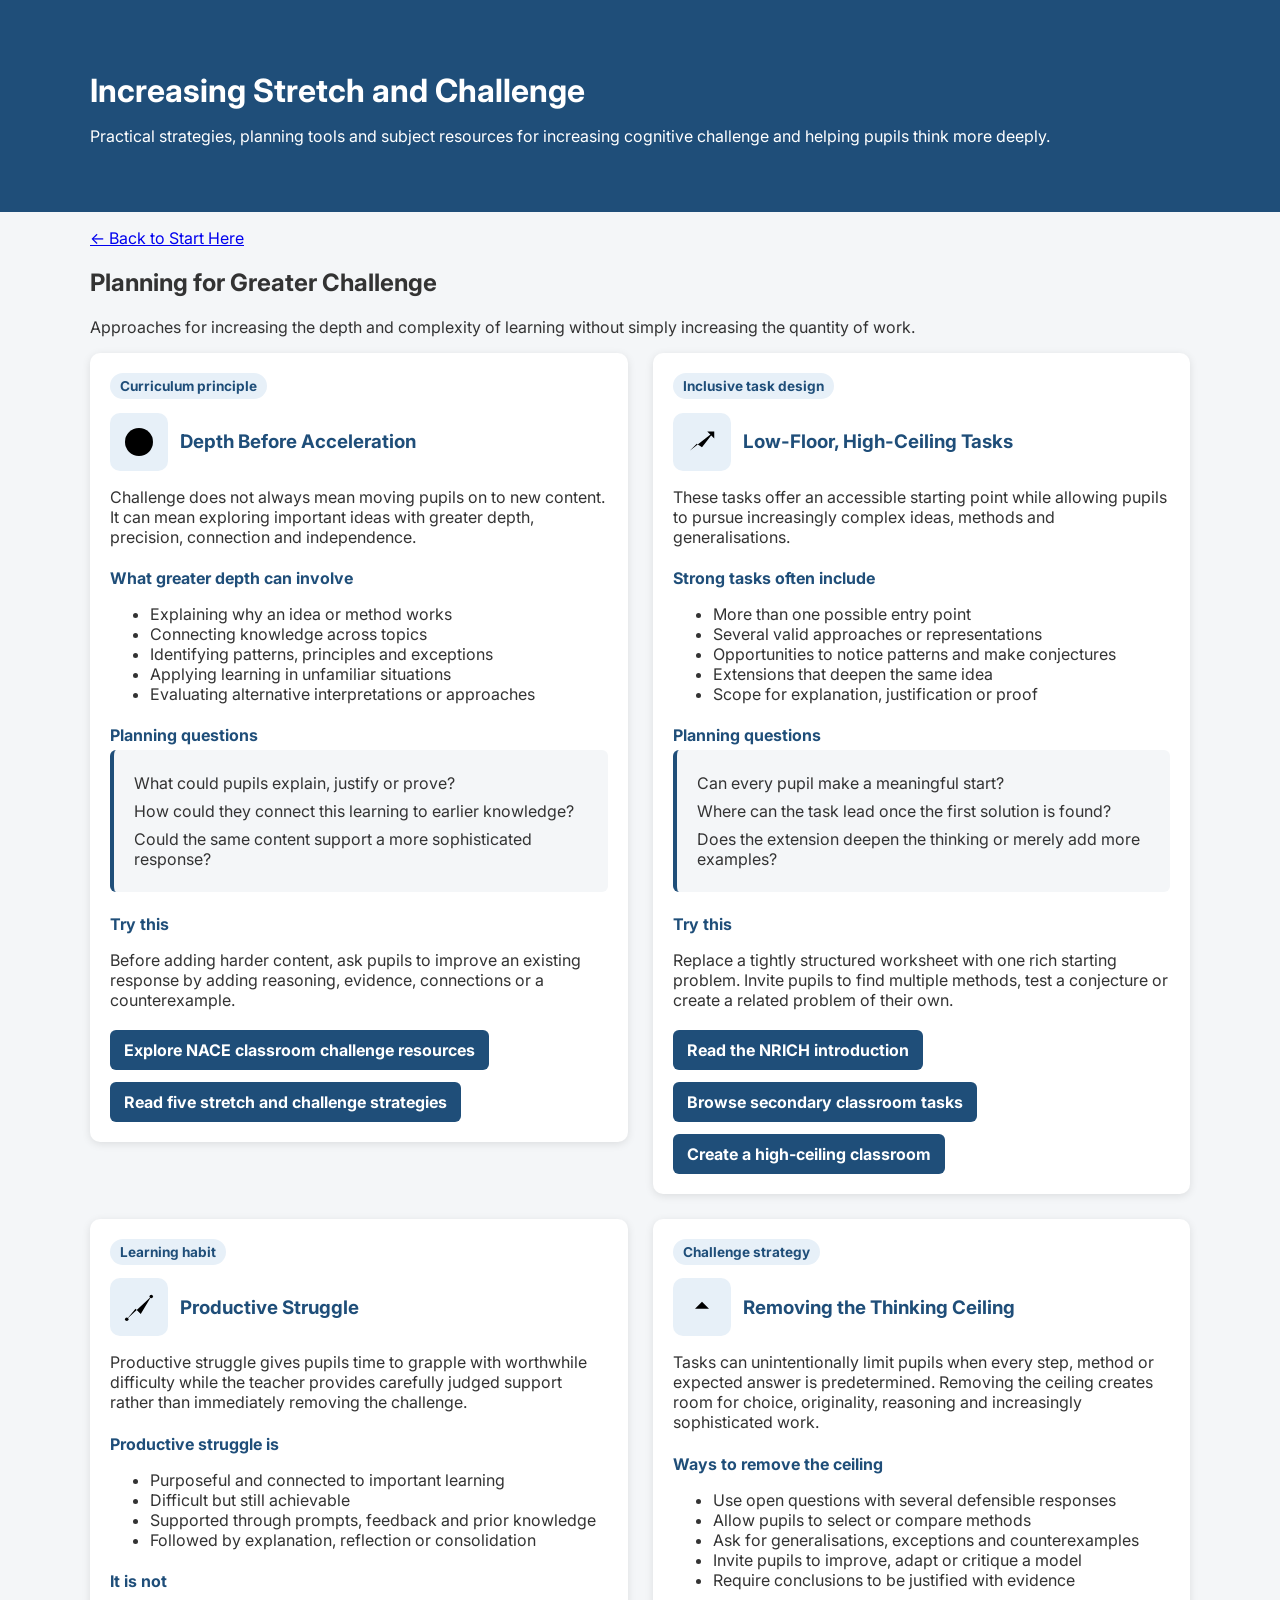
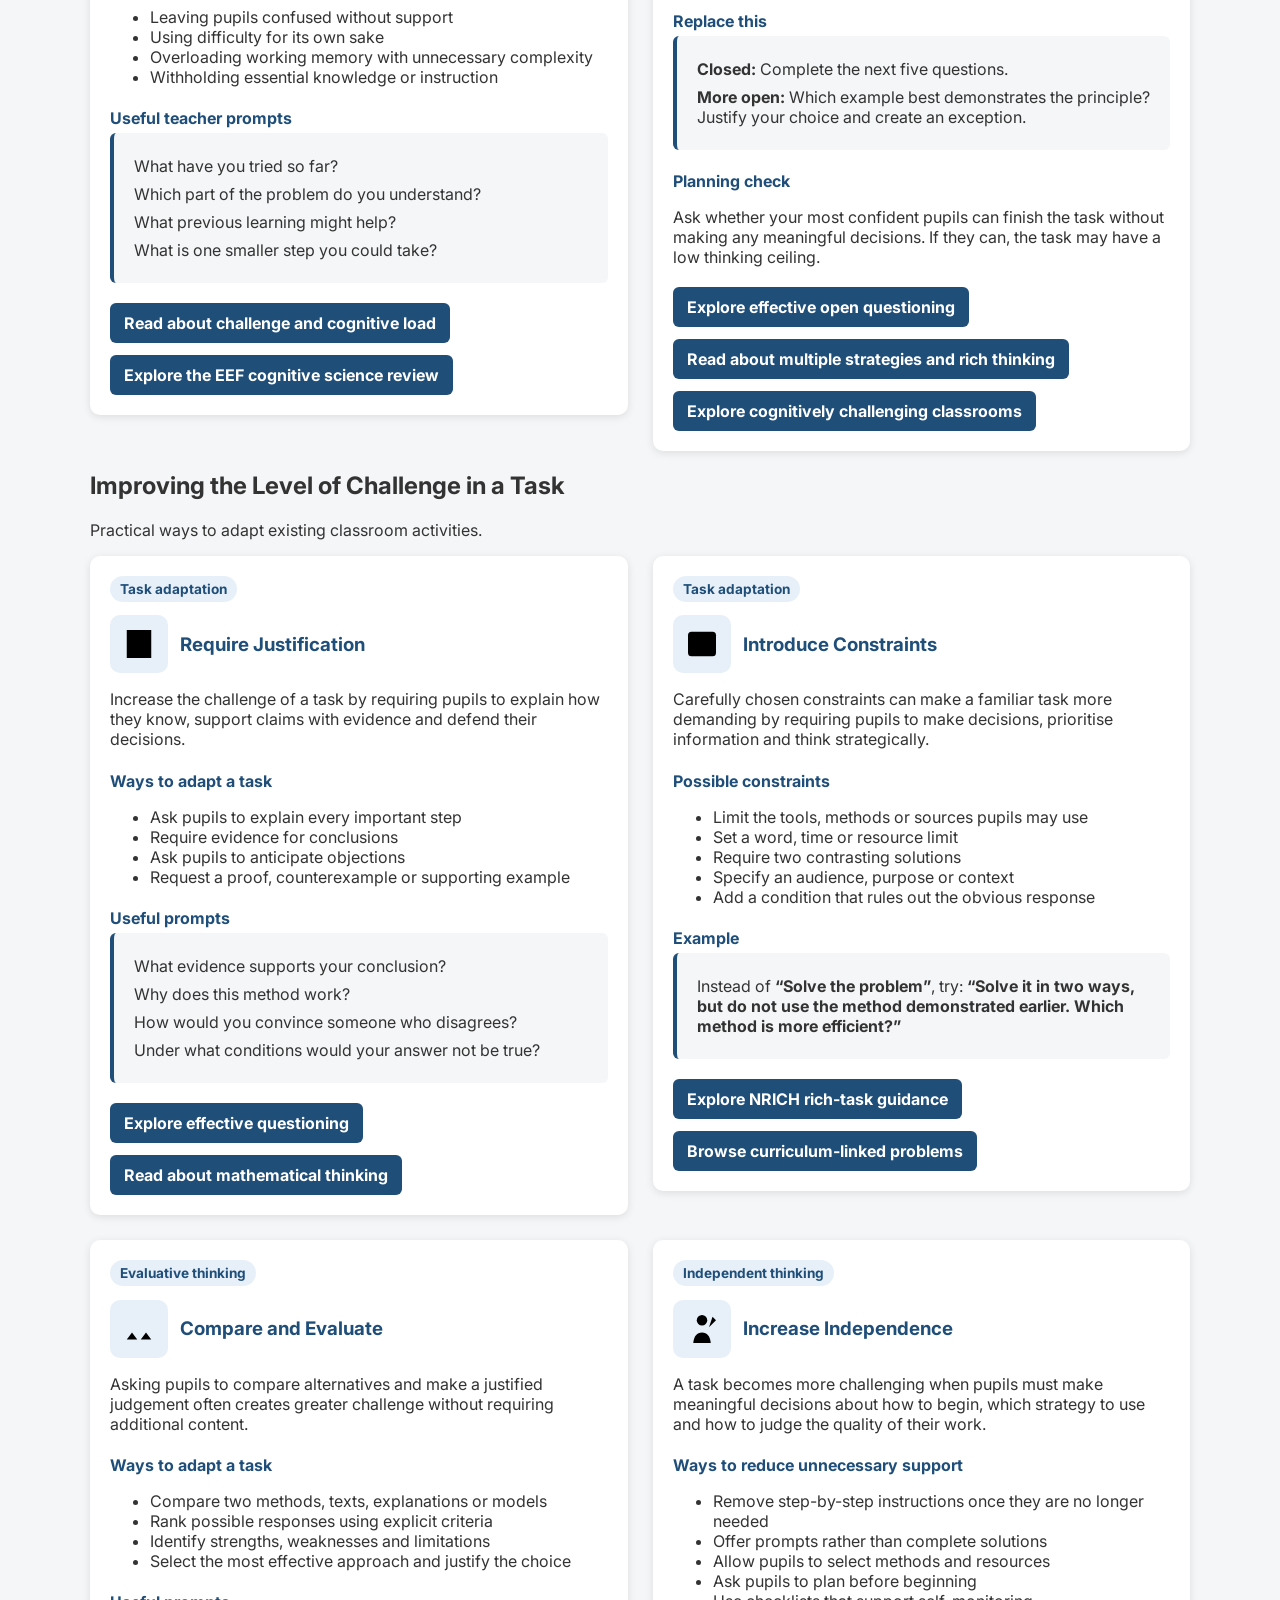
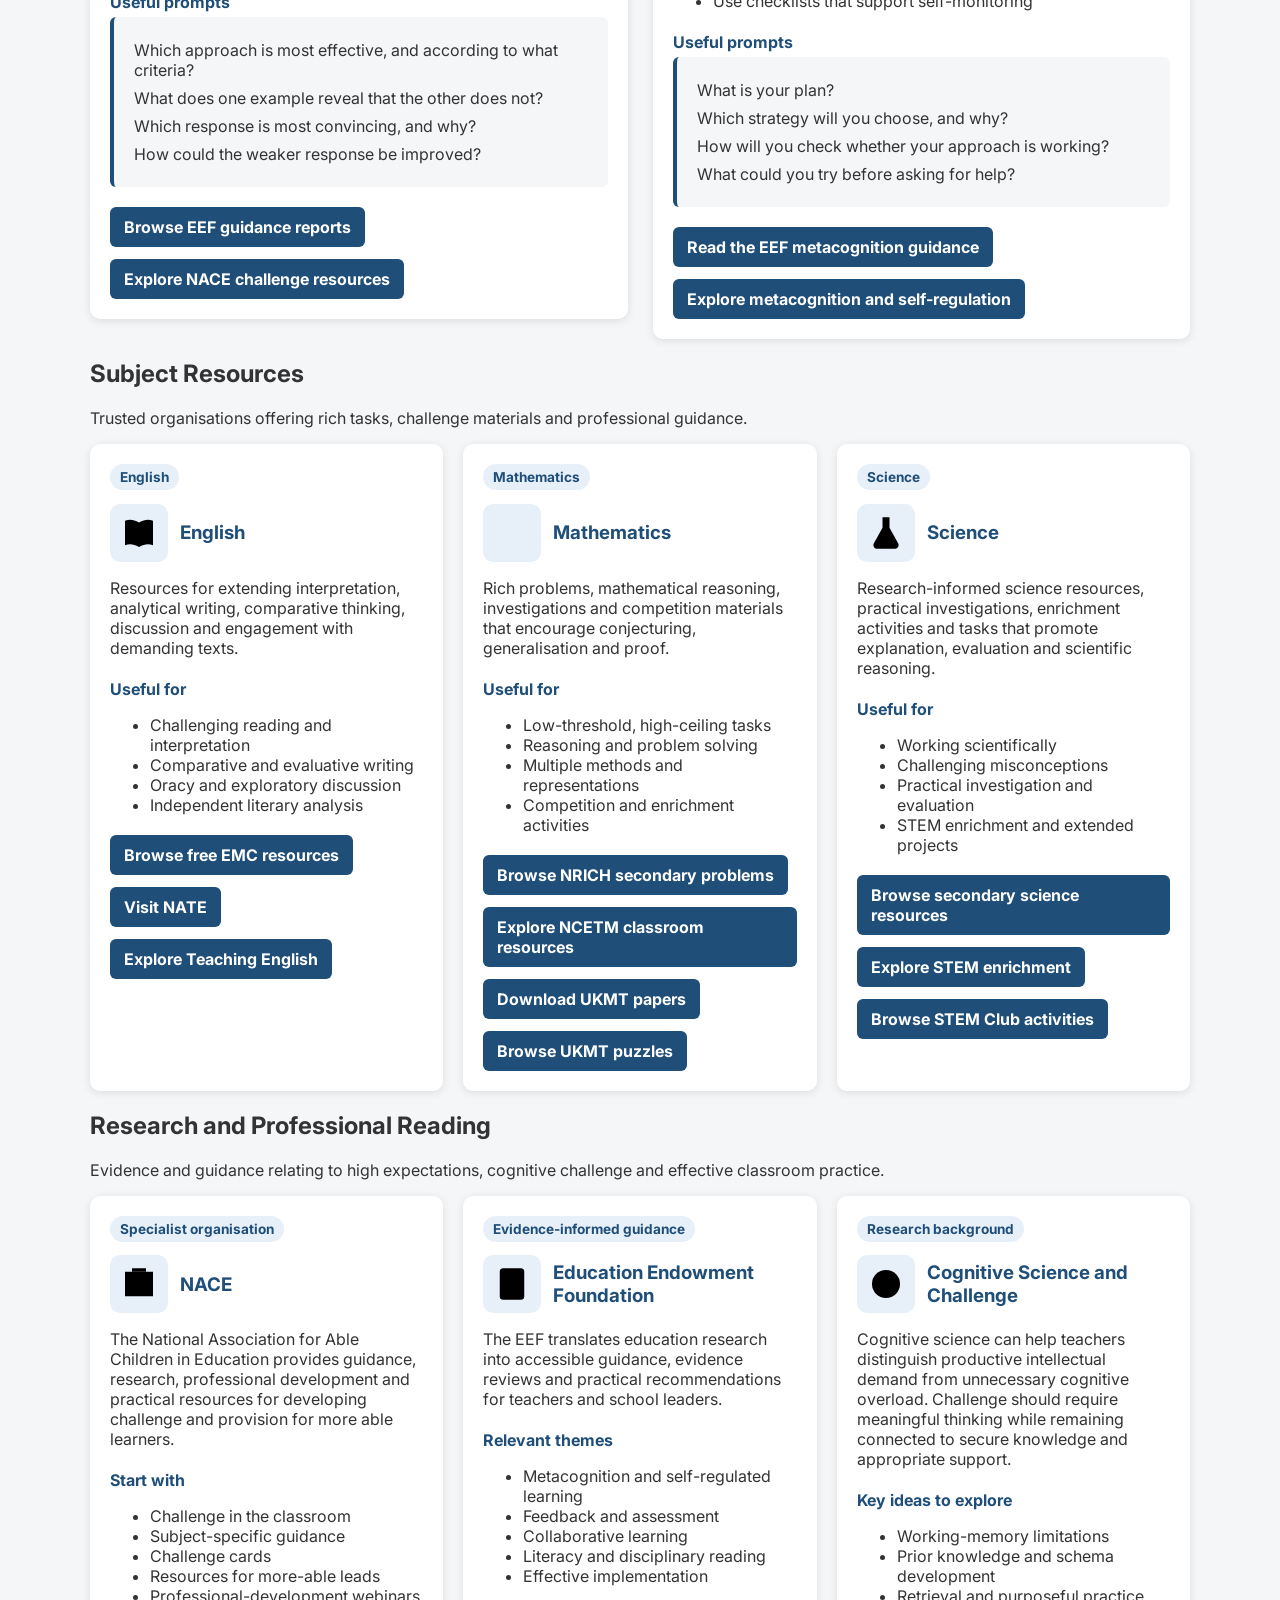
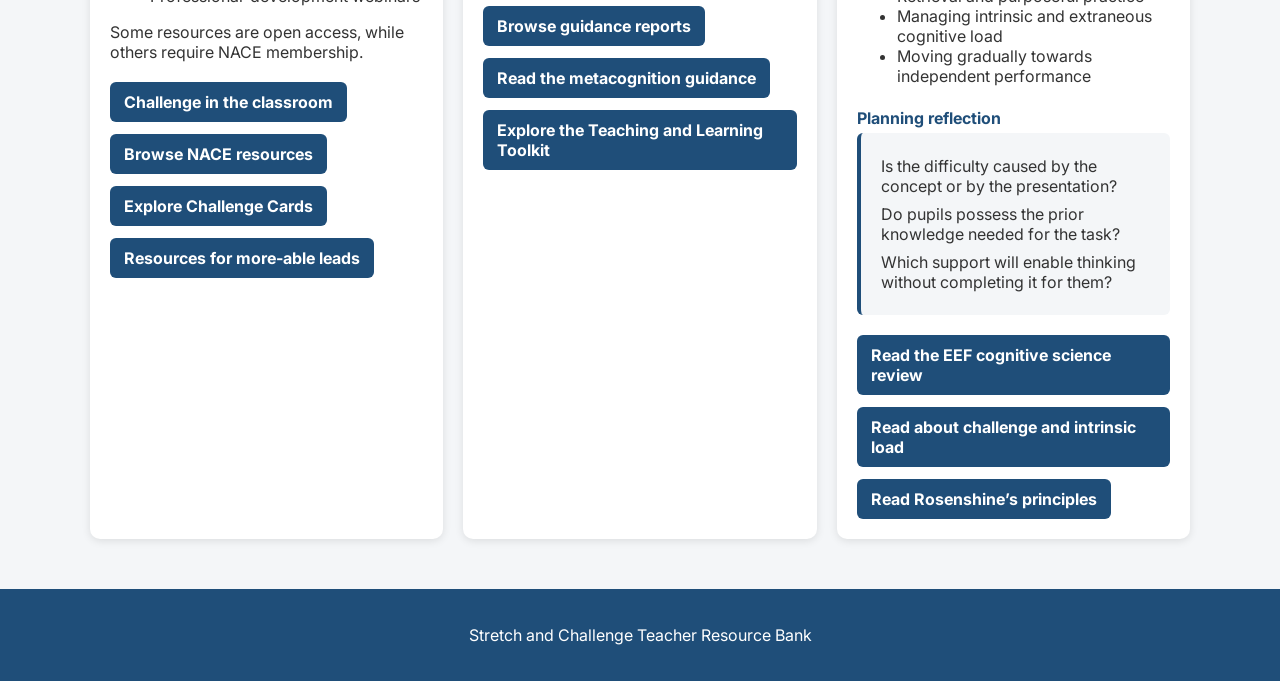
==== commit 0ba27272: "Change Font to Inter on all pages and update CSS" ====
--- a/challenge.html
+++ b/challenge.html
@@ -9,7 +9,9 @@
     >
 
     <title>Increasing Stretch and Challenge</title>
-
+<link rel="preconnect" href="https://fonts.googleapis.com">
+<link rel="preconnect" href="https://fonts.gstatic.com" crossorigin>
+<link href="https://fonts.googleapis.com/css2?family=Inter:wght@400;500;600;700&display=swap" rel="stylesheet">
     <link rel="stylesheet" href="style.css">
 </head>
 
--- a/style.css
+++ b/style.css
@@ -2,7 +2,7 @@
 
 body {
     margin: 0;
-    font-family: Arial, Helvetica, sans-serif;
+    font-family: "Inter", sans-serif;
     background-color: #f4f6f8;
     color: #333333;
 }
@@ -214,4 +214,20 @@
     .two-column-grid {
         grid-template-columns: 1fr;
     }
+}.notice-box {
+    background: #fff8e6;
+    border-left: 6px solid #f4b400;
+    padding: 1.5rem;
+    margin: 2rem 0;
+    border-radius: 10px;
+    box-shadow: 0 2px 8px rgba(0,0,0,0.08);
+}
+
+.notice-box h2 {
+    margin-top: 0;
+    color: #8a5a00;
+}
+
+.notice-box p:last-child {
+    margin-bottom: 0;
 }
